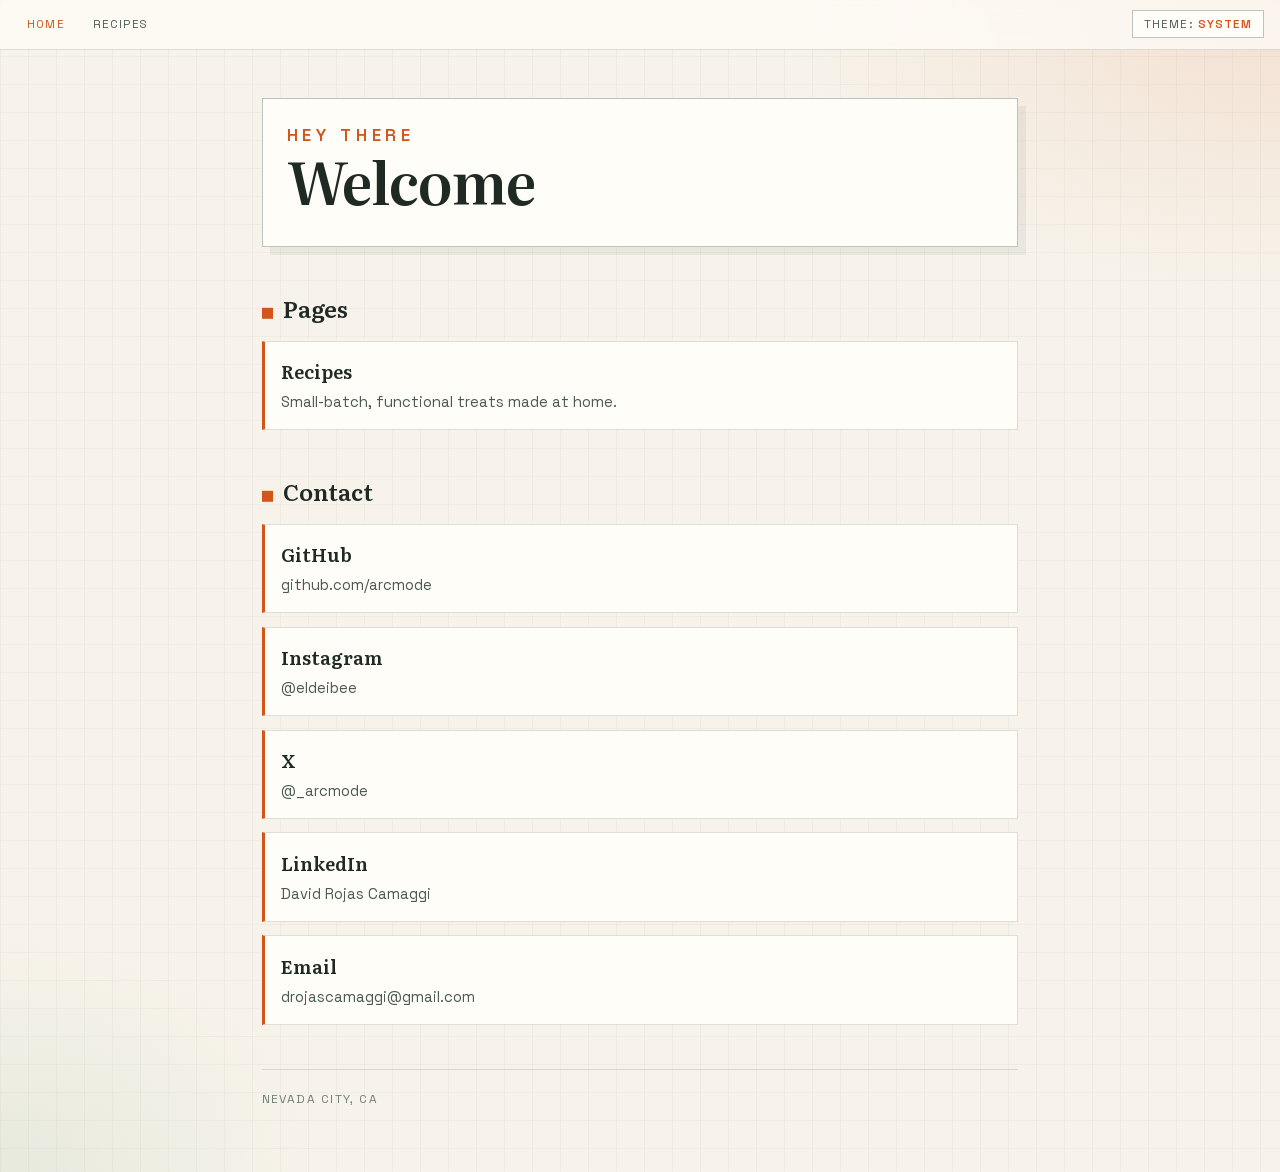
==== index.html @ d4a10723 "checkpoint" ====
<!DOCTYPE html>
<html lang="en">
<head>
<meta charset="UTF-8">
<meta name="viewport" content="width=device-width, initial-scale=1">
<title>arcmode</title>
<script>
  (function () {
    var key = "recipes-theme";
    var pref = localStorage.getItem(key) || "system";
    function resolved(p) {
      if (p === "light" || p === "dark") return p;
      return window.matchMedia("(prefers-color-scheme: dark)").matches ? "dark" : "light";
    }
    document.documentElement.setAttribute("data-theme", resolved(pref));
    document.documentElement.setAttribute("data-theme-pref", pref);
    window.__siteTheme = {
      pref: pref,
      resolved: resolved,
      apply: function (p) {
        this.pref = p;
        localStorage.setItem(key, p);
        document.documentElement.setAttribute("data-theme-pref", p);
        document.documentElement.setAttribute("data-theme", resolved(p));
      },
      label: function () {
        if (this.pref === "light") return "Theme: light (click for dark)";
        if (this.pref === "dark") return "Theme: dark (click for system)";
        return "Theme: system (click for light)";
      },
      cycle: function () {
        var order = ["system", "light", "dark"];
        this.apply(order[(order.indexOf(this.pref) + 1) % order.length]);
      }
    };
  })();
</script>
<link rel="preload" href="recipes/fonts/Literata.woff2" as="font" type="font/woff2" crossorigin>
<link rel="preload" href="recipes/fonts/SpaceGrotesk.woff2" as="font" type="font/woff2" crossorigin>
<link rel="stylesheet" href="recipes/fonts/fonts.css">
<style>
  :root,
  html[data-theme="light"] {
    --bg: #f7f3ea;
    --ink: #1f2a24;
    --ink-soft: #4a5a52;
    --ink-mute: #6f7f76;
    --accent: #d4551a;
    --accent-deep: #a63f10;
    --culture: #2f7a4e;
    --line: rgba(31, 42, 36, 0.14);
    --line-strong: rgba(31, 42, 36, 0.28);
    --panel: #fffdf8;
    --grid: rgba(31, 42, 36, 0.035);
    --glow-a: rgba(212, 85, 26, 0.12);
    --glow-b: rgba(47, 122, 78, 0.08);
    --shadow: rgba(31, 42, 36, 0.06);
    --toolbar: rgba(255, 253, 248, 0.72);
    color-scheme: light;
  }

  @media (prefers-color-scheme: dark) {
    :root:not([data-theme="light"]) {
      --bg: #16110c;
      --ink: #f3e6d4;
      --ink-soft: #c4b19a;
      --ink-mute: #8f7c68;
      --accent: #e8943a;
      --accent-deep: #f0a85a;
      --culture: #7fad63;
      --line: rgba(232, 148, 58, 0.22);
      --line-strong: rgba(232, 148, 58, 0.4);
      --panel: #1f1711;
      --grid: rgba(243, 230, 212, 0.04);
      --glow-a: rgba(232, 148, 58, 0.14);
      --glow-b: rgba(127, 173, 99, 0.08);
      --shadow: rgba(0, 0, 0, 0.35);
      --toolbar: rgba(22, 17, 12, 0.88);
      color-scheme: dark;
    }
  }

  html[data-theme="dark"] {
    --bg: #16110c;
    --ink: #f3e6d4;
    --ink-soft: #c4b19a;
    --ink-mute: #8f7c68;
    --accent: #e8943a;
    --accent-deep: #f0a85a;
    --culture: #7fad63;
    --line: rgba(232, 148, 58, 0.22);
    --line-strong: rgba(232, 148, 58, 0.4);
    --panel: #1f1711;
    --grid: rgba(243, 230, 212, 0.04);
    --glow-a: rgba(232, 148, 58, 0.14);
    --glow-b: rgba(127, 173, 99, 0.08);
    --shadow: rgba(0, 0, 0, 0.35);
    --toolbar: rgba(22, 17, 12, 0.88);
    color-scheme: dark;
  }

  * { box-sizing: border-box; }

  body {
    margin: 0;
    min-height: 100vh;
    color: var(--ink);
    font-family: "Space Grotesk", sans-serif;
    font-weight: 400;
    line-height: 1.55;
    background-color: var(--bg);
    background-image:
      linear-gradient(var(--grid) 1px, transparent 1px),
      linear-gradient(90deg, var(--grid) 1px, transparent 1px),
      radial-gradient(ellipse 70% 45% at 100% 0%, var(--glow-a), transparent 55%),
      radial-gradient(ellipse 50% 40% at 0% 100%, var(--glow-b), transparent 50%);
    background-size: 28px 28px, 28px 28px, auto, auto;
    -webkit-font-smoothing: antialiased;
  }

  .toolbar {
    position: sticky;
    top: 0;
    z-index: 20;
    display: flex;
    justify-content: space-between;
    align-items: center;
    gap: 0.75rem;
    padding: 0.65rem 1rem;
    background: var(--toolbar);
    border-bottom: 1px solid var(--line);
    backdrop-filter: blur(8px);
  }

  .site-nav {
    display: flex;
    flex-wrap: wrap;
    gap: 0.35rem;
  }

  .site-nav a {
    color: var(--ink-soft);
    font: 0.72rem/1 "Space Grotesk", sans-serif;
    letter-spacing: 0.1em;
    text-transform: uppercase;
    text-decoration: none;
    padding: 0.45rem 0.7rem;
  }
  .site-nav a:hover,
  .site-nav a[aria-current="page"] {
    color: var(--accent);
  }

  #theme-toggle {
    appearance: none;
    border: 1px solid var(--line-strong);
    background: var(--panel);
    color: var(--ink-soft);
    font: 0.72rem/1 "Space Grotesk", sans-serif;
    letter-spacing: 0.1em;
    text-transform: uppercase;
    padding: 0.45rem 0.7rem;
    cursor: pointer;
  }
  #theme-toggle:hover {
    color: var(--accent);
    border-color: var(--accent);
  }
  #theme-toggle .pref {
    color: var(--accent);
    font-weight: 600;
  }

  .page {
    max-width: 50rem;
    margin: 0 auto;
    padding: 3rem 1.35rem 4rem;
  }

  header {
    margin-bottom: 2.75rem;
    padding: 1.75rem 1.5rem 1.6rem;
    background: var(--panel);
    border: 1px solid var(--line-strong);
    box-shadow: 8px 8px 0 var(--shadow);
  }

  .brand {
    font-family: "Literata", serif;
    font-size: clamp(2.4rem, 7vw, 3.6rem);
    font-weight: 600;
    line-height: 0.98;
    letter-spacing: -0.02em;
    margin: 0 0 0.75rem;
  }
  .brand span {
    display: block;
    font-family: "Space Grotesk", sans-serif;
    font-size: 0.3em;
    font-weight: 600;
    letter-spacing: 0.28em;
    text-transform: uppercase;
    color: var(--accent);
    margin-bottom: 0.55rem;
  }

  section { margin: 0 0 2.75rem; }

  h2 {
    font-family: "Literata", serif;
    font-size: 1.45rem;
    font-weight: 600;
    margin: 0 0 0.85rem;
    display: flex;
    align-items: baseline;
    gap: 0.65rem;
  }
  h2::before {
    content: "";
    width: 0.7rem;
    height: 0.7rem;
    background: var(--accent);
    transform: translateY(0.05rem);
  }

  .link-list,
  .socials {
    list-style: none;
    padding: 0;
    margin: 0;
    display: grid;
    gap: 0.85rem;
  }

  .link-list a,
  .socials a {
    display: block;
    background: var(--panel);
    border: 1px solid var(--line);
    border-left: 3px solid var(--accent);
    padding: 0.95rem 1rem;
    color: var(--ink);
    text-decoration: none;
    transition: border-color 0.15s ease;
  }
  .link-list a:hover,
  .socials a:hover {
    border-color: var(--accent);
    border-left-color: var(--accent);
  }

  .link-list strong,
  .socials strong {
    display: block;
    font-family: "Literata", serif;
    font-size: 1.15rem;
    font-weight: 600;
    margin-bottom: 0.35rem;
  }

  .link-list span,
  .socials span {
    display: block;
    font-size: 0.92rem;
    color: var(--ink-soft);
  }

  footer {
    margin-top: 0.5rem;
    padding-top: 1.25rem;
    border-top: 1px solid var(--line);
    font-size: 0.75rem;
    letter-spacing: 0.12em;
    text-transform: uppercase;
    color: var(--ink-mute);
  }

  @media (max-width: 30rem) {
    header {
      padding: 1.25rem 1rem;
      box-shadow: 5px 5px 0 var(--shadow);
    }
  }
</style>
</head>
<body>
<div class="toolbar">
  <nav class="site-nav" aria-label="Site">
    <a href="./" aria-current="page">Home</a>
    <a href="recipes/">Recipes</a>
  </nav>
  <button type="button" id="theme-toggle" aria-live="polite">
    Theme: <span class="pref" id="theme-pref-label">system</span>
  </button>
</div>

<main class="page">
  <header>
    <h1 class="brand"><span>hey there</span>Welcome</h1>
  </header>

  <section>
    <h2>Pages</h2>
    <ul class="link-list">
      <li>
        <a href="recipes/">
          <strong>Recipes</strong>
          <span>Small-batch, functional treats made at home.</span>
        </a>
      </li>
    </ul>
  </section>

  <section>
    <h2>Contact</h2>
    <ul class="socials">
      <li>
        <a href="https://github.com/arcmode">
          <strong>GitHub</strong>
          <span>github.com/arcmode</span>
        </a>
      </li>
      <li>
        <a href="https://www.instagram.com/eldeibee">
          <strong>Instagram</strong>
          <span>@eldeibee</span>
        </a>
      </li>
      <li>
        <a href="https://x.com/_arcmode">
          <strong>X</strong>
          <span>@_arcmode</span>
        </a>
      </li>
      <li>
        <a href="https://www.linkedin.com/in/david-rojas-camaggi-a15409150">
          <strong>LinkedIn</strong>
          <span>David Rojas Camaggi</span>
        </a>
      </li>
      <li>
        <a href="mailto:drojascamaggi@gmail.com">
          <strong>Email</strong>
          <span>drojascamaggi@gmail.com</span>
        </a>
      </li>
    </ul>
  </section>

  <footer>Nevada City, CA</footer>
</main>

<script>
  (function () {
    var t = window.__siteTheme;
    var label = document.getElementById("theme-pref-label");
    var btn = document.getElementById("theme-toggle");

    function sync() {
      label.textContent = t.pref;
      btn.setAttribute("aria-label", t.label());
      btn.title = t.label();
    }

    sync();
    btn.addEventListener("click", function () {
      t.cycle();
      sync();
    });
    window.matchMedia("(prefers-color-scheme: dark)").addEventListener("change", function () {
      if (t.pref === "system") t.apply("system");
    });
  })();
</script>
</body>
</html>
---- recipes/fonts/fonts.css ----
/* Self-hosted latin subsets. font-display: optional avoids mid-paint swap flicker. */
@font-face {
  font-family: "Literata";
  font-style: normal;
  font-weight: 500 600;
  font-display: optional;
  src: url("Literata.woff2") format("woff2");
  unicode-range: U+0000-00FF, U+0131, U+0152-0153, U+02BB-02BC, U+02C6, U+02DA, U+02DC, U+0304, U+0308, U+0329, U+2000-206F, U+20AC, U+2122, U+2191, U+2193, U+2212, U+2215, U+FEFF, U+FFFD;
}

@font-face {
  font-family: "Space Grotesk";
  font-style: normal;
  font-weight: 400 600;
  font-display: optional;
  src: url("SpaceGrotesk.woff2") format("woff2");
  unicode-range: U+0000-00FF, U+0131, U+0152-0153, U+02BB-02BC, U+02C6, U+02DA, U+02DC, U+0304, U+0308, U+0329, U+2000-206F, U+20AC, U+2122, U+2191, U+2193, U+2212, U+2215, U+FEFF, U+FFFD;
}
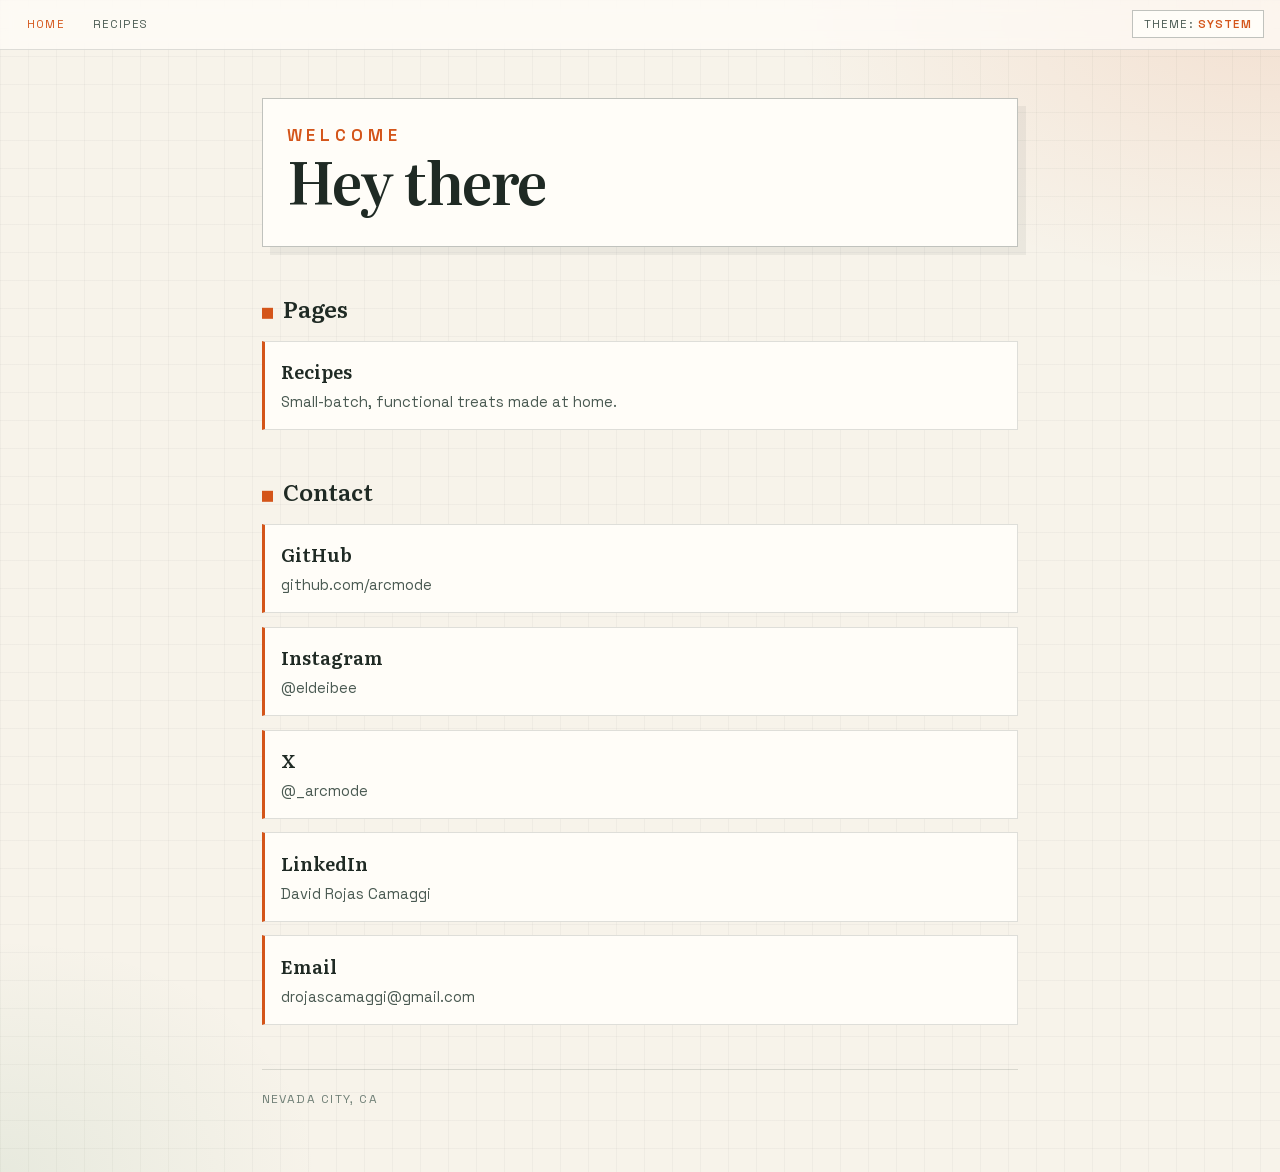
==== commit 32a2924b: "Swap the home heading to Welcome / Hey there. Co-authored-by: Cursor <cursoragent@cursor.com>" ====
--- a/index.html
+++ b/index.html
@@ -296,7 +296,7 @@
 
 <main class="page">
   <header>
-    <h1 class="brand"><span>hey there</span>Welcome</h1>
+    <h1 class="brand"><span>Welcome</span>Hey there</h1>
   </header>
 
   <section>
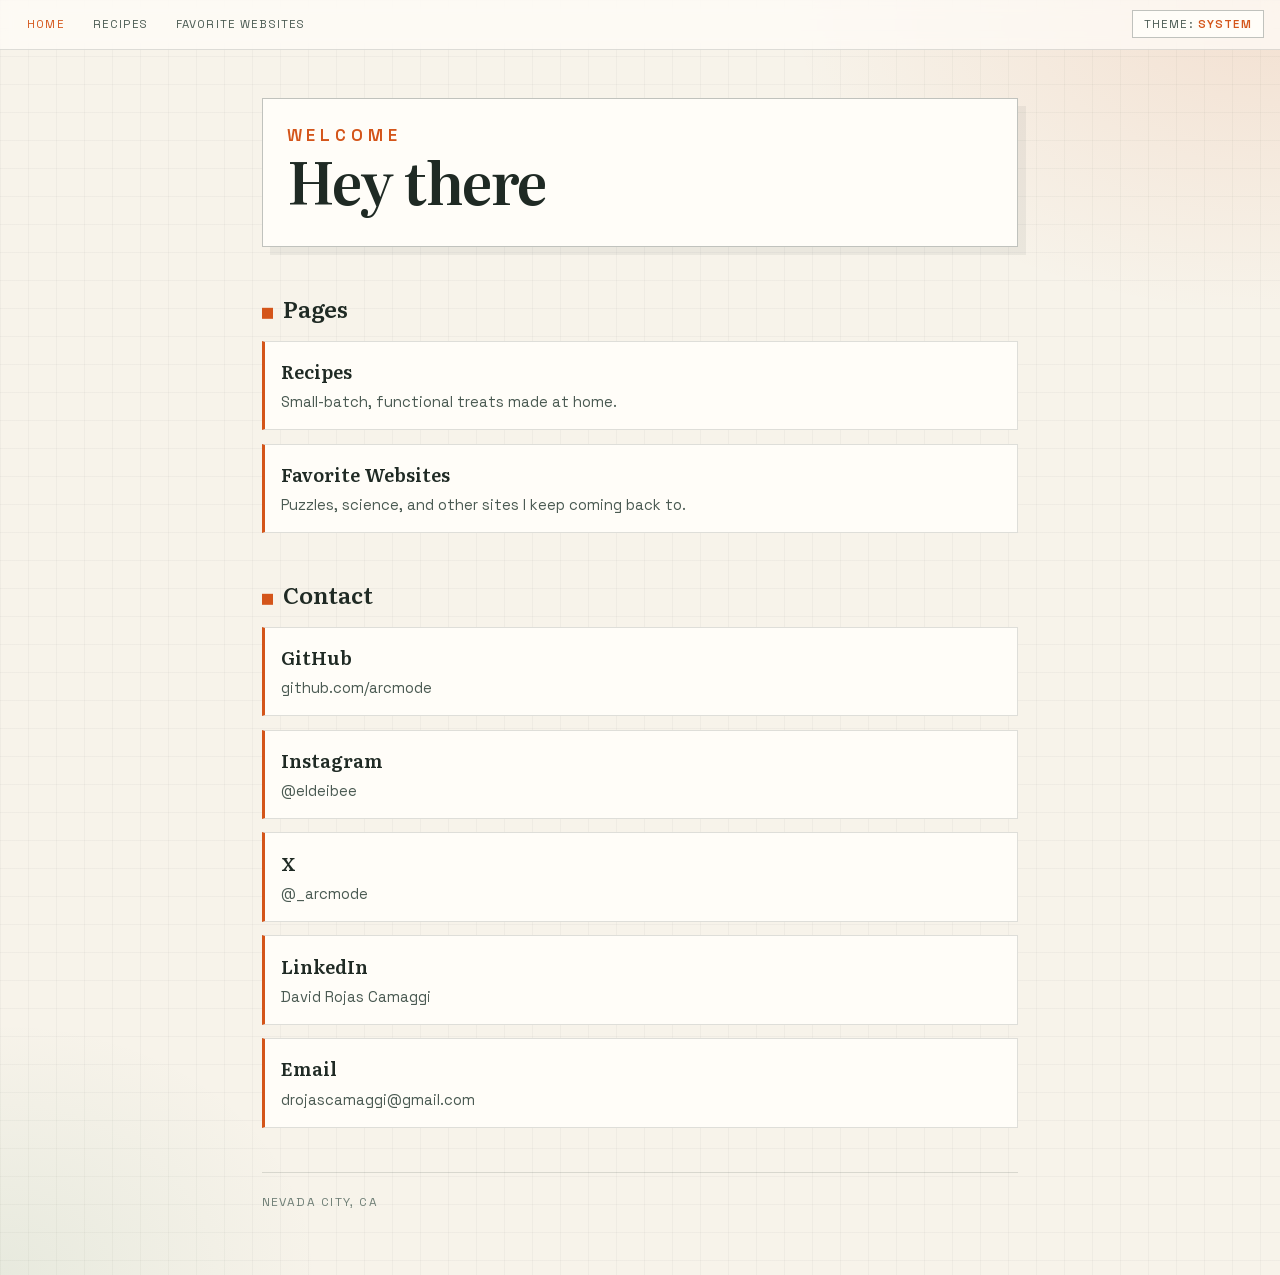
==== commit 651bf8fa: "Keep Favorite Websites on the original home grid and colors. Co-authored-by: Cursor <cursoragent@cur" ====
--- a/index.html
+++ b/index.html
@@ -288,6 +288,7 @@
   <nav class="site-nav" aria-label="Site">
     <a href="./" aria-current="page">Home</a>
     <a href="recipes/">Recipes</a>
+    <a href="favorite-websites/">Favorite Websites</a>
   </nav>
   <button type="button" id="theme-toggle" aria-live="polite">
     Theme: <span class="pref" id="theme-pref-label">system</span>
@@ -306,6 +307,12 @@
         <a href="recipes/">
           <strong>Recipes</strong>
           <span>Small-batch, functional treats made at home.</span>
+        </a>
+      </li>
+      <li>
+        <a href="favorite-websites/">
+          <strong>Favorite Websites</strong>
+          <span>Puzzles, science, and other sites I keep coming back to.</span>
         </a>
       </li>
     </ul>
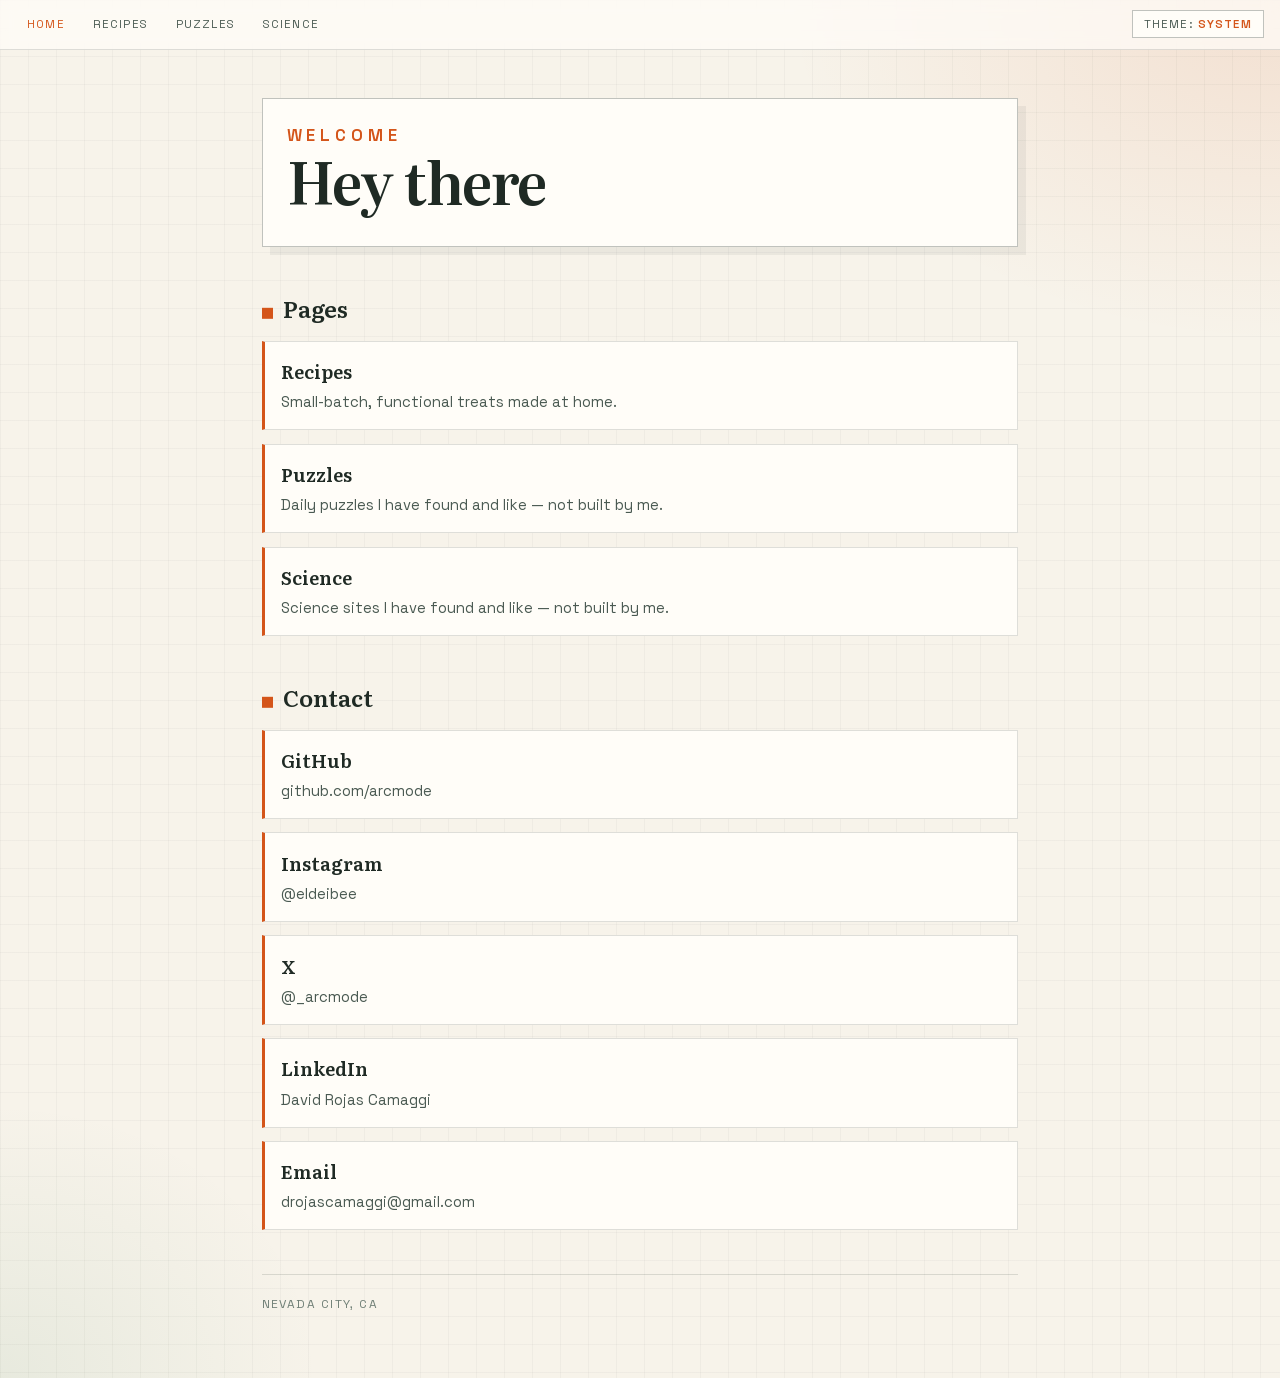
==== commit b1461a32: "checkpoint" ====
--- a/index.html
+++ b/index.html
@@ -288,7 +288,8 @@
   <nav class="site-nav" aria-label="Site">
     <a href="./" aria-current="page">Home</a>
     <a href="recipes/">Recipes</a>
-    <a href="favorite-websites/">Favorite Websites</a>
+    <a href="puzzles/">Puzzles</a>
+    <a href="science/">Science</a>
   </nav>
   <button type="button" id="theme-toggle" aria-live="polite">
     Theme: <span class="pref" id="theme-pref-label">system</span>
@@ -310,9 +311,15 @@
         </a>
       </li>
       <li>
-        <a href="favorite-websites/">
-          <strong>Favorite Websites</strong>
-          <span>Puzzles, science, and other sites I keep coming back to.</span>
+        <a href="puzzles/">
+          <strong>Puzzles</strong>
+          <span>Daily puzzles I have found and like — not built by me.</span>
+        </a>
+      </li>
+      <li>
+        <a href="science/">
+          <strong>Science</strong>
+          <span>Science sites I have found and like — not built by me.</span>
         </a>
       </li>
     </ul>
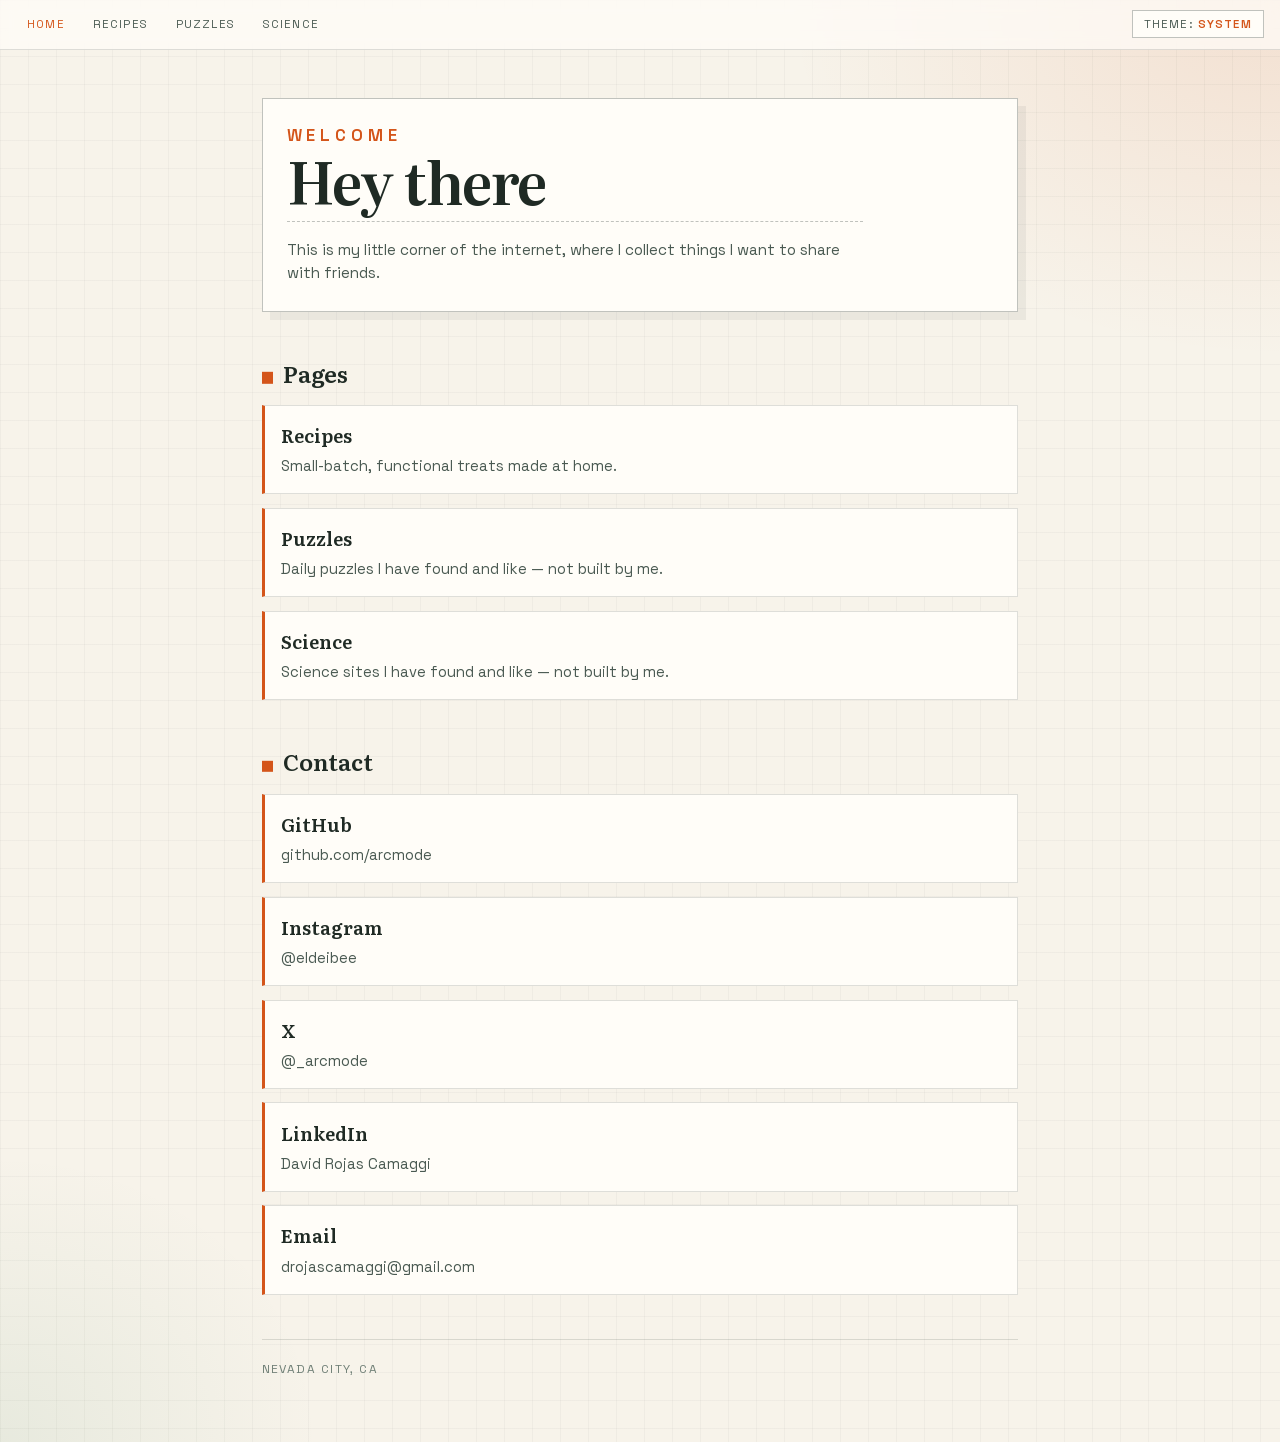
==== commit beab5653: "checkpoint" ====
--- a/index.html
+++ b/index.html
@@ -204,6 +204,15 @@
     margin-bottom: 0.55rem;
   }
 
+  .lede {
+    margin: 0;
+    padding-top: 1rem;
+    border-top: 1px dashed var(--line-strong);
+    font-size: 0.95rem;
+    color: var(--ink-soft);
+    max-width: 36rem;
+  }
+
   section { margin: 0 0 2.75rem; }
 
   h2 {
@@ -299,6 +308,7 @@
 <main class="page">
   <header>
     <h1 class="brand"><span>Welcome</span>Hey there</h1>
+    <p class="lede">This is my little corner of the internet, where I collect things I want to share with friends.</p>
   </header>
 
   <section>
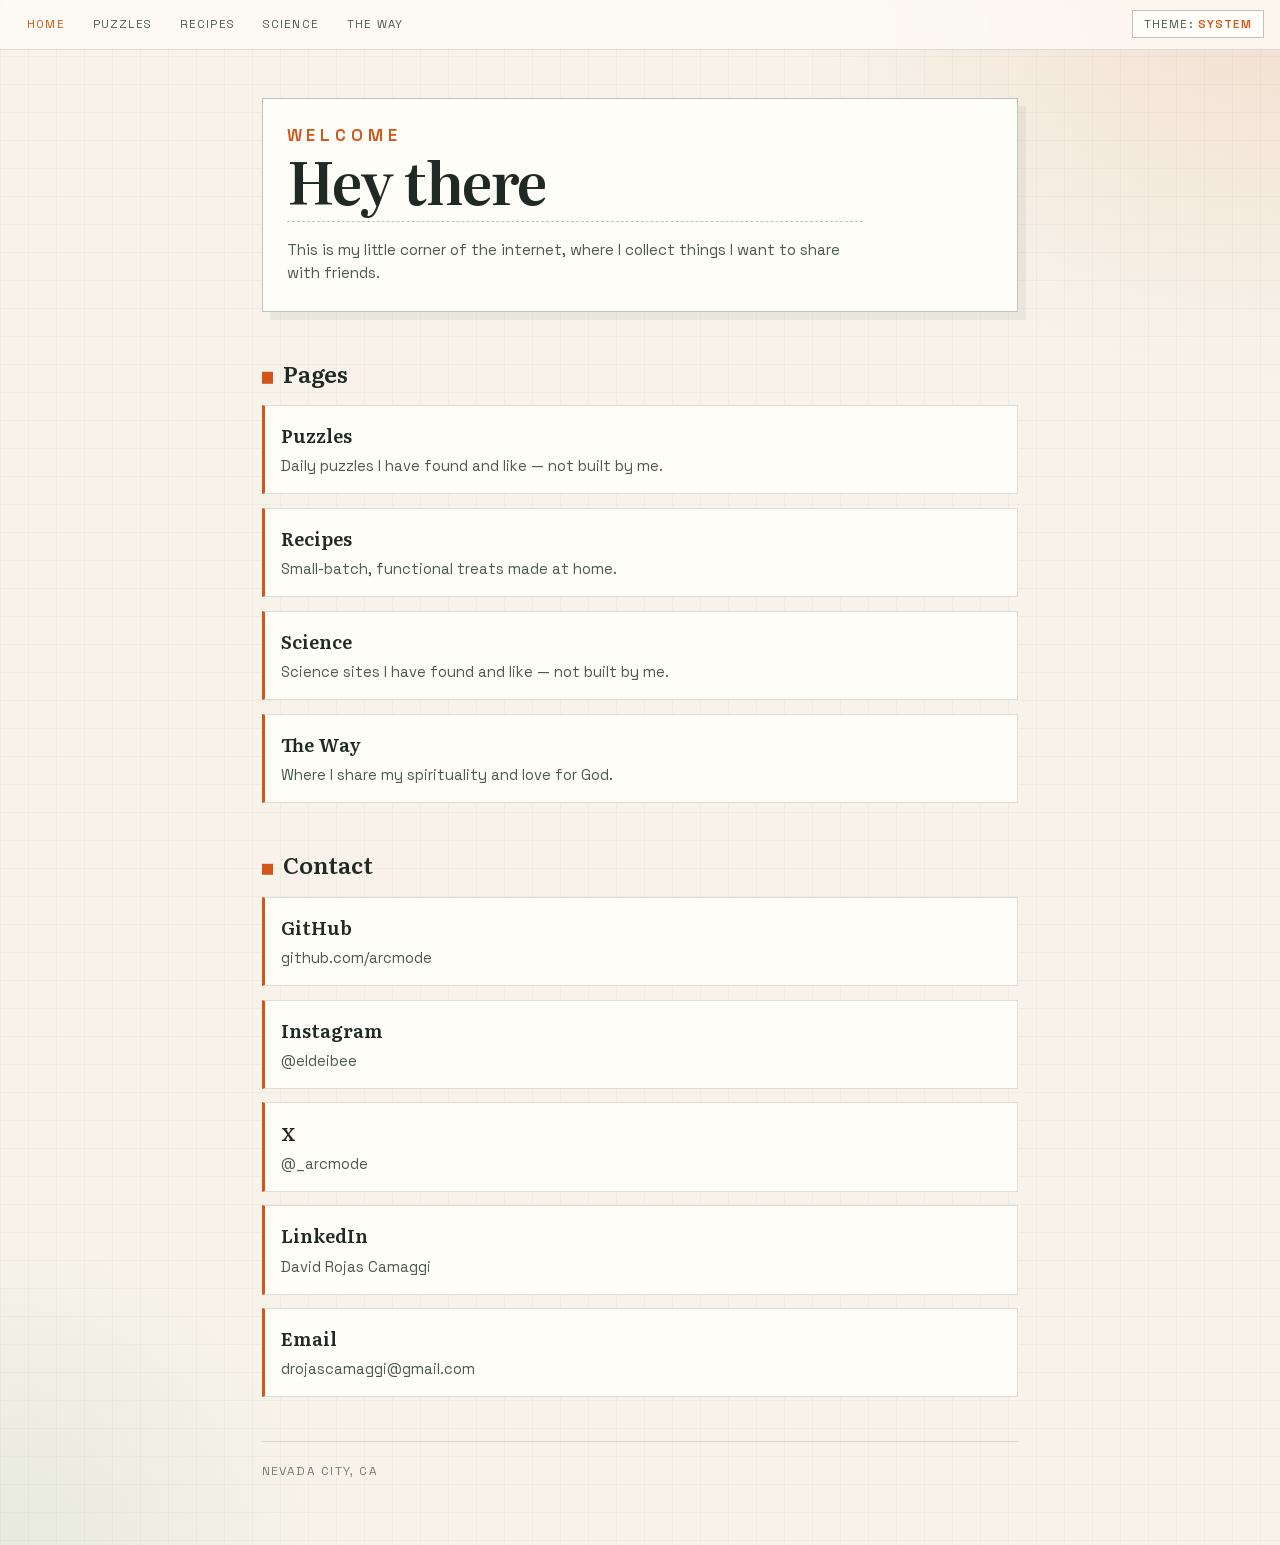
==== commit 07d3ed7b: "checkpoint" ====
--- a/index.html
+++ b/index.html
@@ -296,9 +296,10 @@
 <div class="toolbar">
   <nav class="site-nav" aria-label="Site">
     <a href="./" aria-current="page">Home</a>
+    <a href="puzzles/">Puzzles</a>
     <a href="recipes/">Recipes</a>
-    <a href="puzzles/">Puzzles</a>
     <a href="science/">Science</a>
+    <a href="the-way/">The Way</a>
   </nav>
   <button type="button" id="theme-toggle" aria-live="polite">
     Theme: <span class="pref" id="theme-pref-label">system</span>
@@ -315,23 +316,29 @@
     <h2>Pages</h2>
     <ul class="link-list">
       <li>
+        <a href="puzzles/">
+          <strong>Puzzles</strong>
+          <span>Daily puzzles I have found and like — not built by me.</span>
+        </a>
+      </li>
+      <li>
         <a href="recipes/">
           <strong>Recipes</strong>
           <span>Small-batch, functional treats made at home.</span>
         </a>
       </li>
       <li>
-        <a href="puzzles/">
-          <strong>Puzzles</strong>
-          <span>Daily puzzles I have found and like — not built by me.</span>
-        </a>
-      </li>
-      <li>
         <a href="science/">
           <strong>Science</strong>
           <span>Science sites I have found and like — not built by me.</span>
         </a>
       </li>
+      <li>
+        <a href="the-way/">
+          <strong>The Way</strong>
+          <span>Where I share my spirituality and love for God.</span>
+        </a>
+      </li>
     </ul>
   </section>
 
@@ -339,25 +346,25 @@
     <h2>Contact</h2>
     <ul class="socials">
       <li>
-        <a href="https://github.com/arcmode">
+        <a href="https://github.com/arcmode" target="_blank" rel="noopener noreferrer">
           <strong>GitHub</strong>
           <span>github.com/arcmode</span>
         </a>
       </li>
       <li>
-        <a href="https://www.instagram.com/eldeibee">
+        <a href="https://www.instagram.com/eldeibee" target="_blank" rel="noopener noreferrer">
           <strong>Instagram</strong>
           <span>@eldeibee</span>
         </a>
       </li>
       <li>
-        <a href="https://x.com/_arcmode">
+        <a href="https://x.com/_arcmode" target="_blank" rel="noopener noreferrer">
           <strong>X</strong>
           <span>@_arcmode</span>
         </a>
       </li>
       <li>
-        <a href="https://www.linkedin.com/in/david-rojas-camaggi-a15409150">
+        <a href="https://www.linkedin.com/in/david-rojas-camaggi-a15409150" target="_blank" rel="noopener noreferrer">
           <strong>LinkedIn</strong>
           <span>David Rojas Camaggi</span>
         </a>
@@ -396,5 +403,7 @@
     });
   })();
 </script>
+<script data-goatcounter="https://arcmode.goatcounter.com/count"
+        async src="//gc.zgo.at/count.js"></script>
 </body>
 </html>
